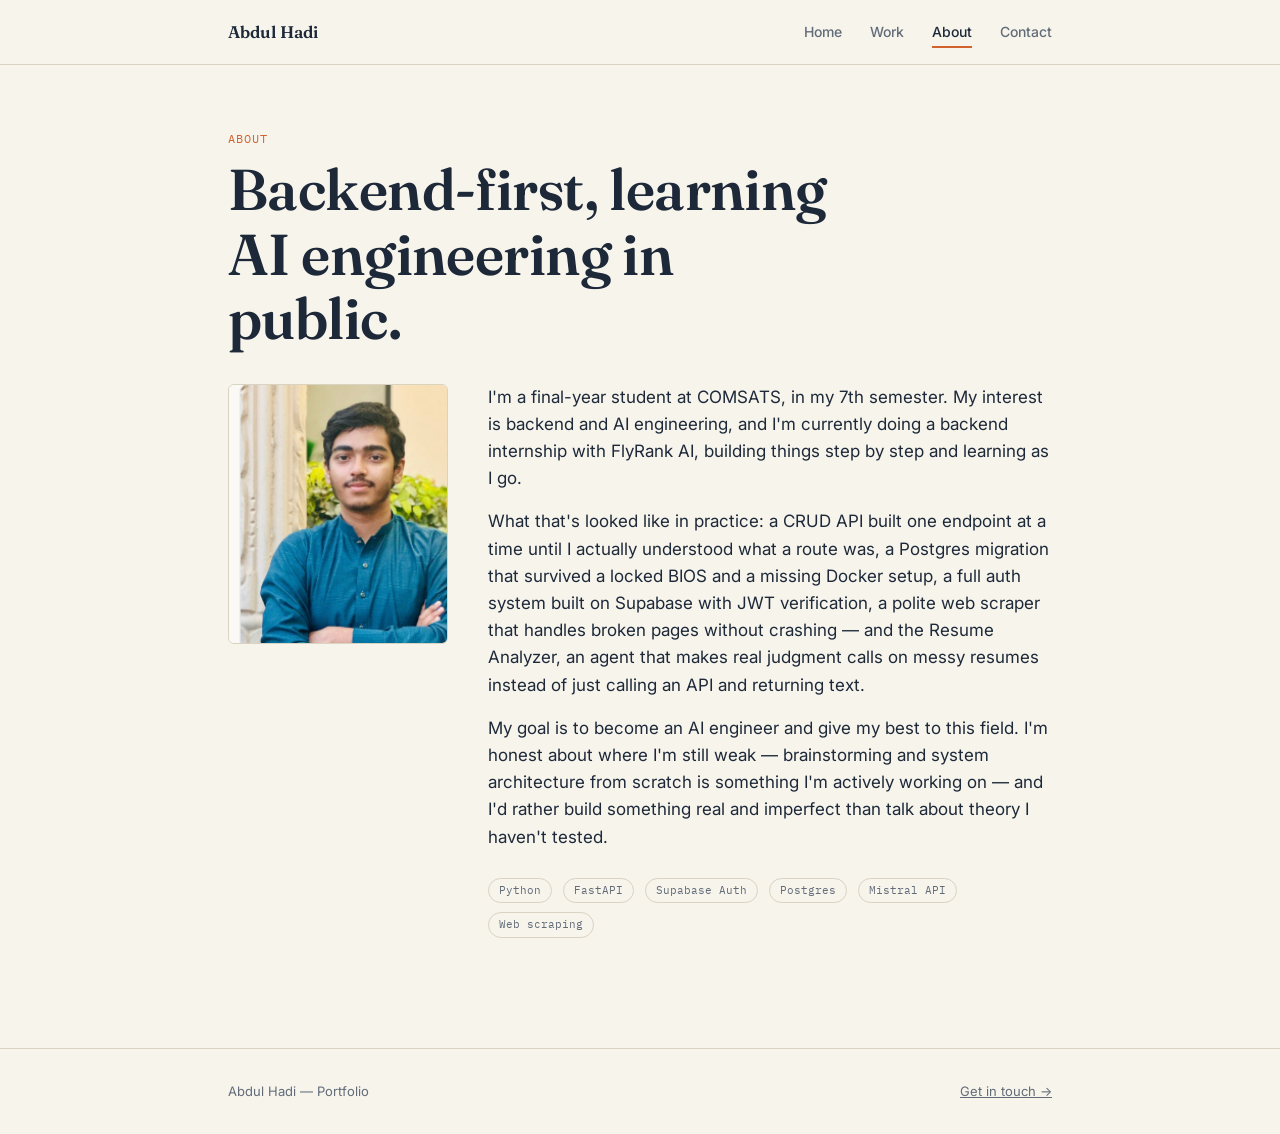
==== about.html @ 4f60b406 "Replace placeholder with real 4-page portfolio" ====
<!DOCTYPE html>
<html lang="en">
<head>
<meta charset="UTF-8">
<meta name="viewport" content="width=device-width, initial-scale=1.0">
<title>About — Abdul Hadi</title>
<link rel="stylesheet" href="style.css">
</head>
<body>

<nav class="site-nav">
  <div class="wrap">
    <a class="brand" href="index.html">Abdul Hadi</a>
    <ul class="navlinks">
      <li><a href="index.html">Home</a></li>
      <li><a href="work.html">Work</a></li>
      <li><a href="about.html" class="active">About</a></li>
      <li><a href="contact.html">Contact</a></li>
    </ul>
  </div>
</nav>

<section>
  <div class="wrap">
    <p class="eyebrow">About</p>
    <h1 style="max-width:600px;">Backend-first, learning AI engineering in public.</h1>

    <div class="about-grid" style="margin-top:32px;">
      <div class="photo-col"><img src="assets/real_photo.png" alt="Photo of Abdul Hadi"></div>
      <div class="text-col">
        <p>I'm a final-year student at COMSATS, in my 7th semester. My interest is backend and AI engineering, and I'm currently doing a backend internship with FlyRank AI, building things step by step and learning as I go.</p>
        <p>What that's looked like in practice: a CRUD API built one endpoint at a time until I actually understood what a route was, a Postgres migration that survived a locked BIOS and a missing Docker setup, a full auth system built on Supabase with JWT verification, a polite web scraper that handles broken pages without crashing — and the Resume Analyzer, an agent that makes real judgment calls on messy resumes instead of just calling an API and returning text.</p>
        <p>My goal is to become an AI engineer and give my best to this field. I'm honest about where I'm still weak — brainstorming and system architecture from scratch is something I'm actively working on — and I'd rather build something real and imperfect than talk about theory I haven't tested.</p>
        <div style="margin-top:24px;">
          <span class="pill">Python</span>
          <span class="pill">FastAPI</span>
          <span class="pill">Supabase Auth</span>
          <span class="pill">Postgres</span>
          <span class="pill">Mistral API</span>
          <span class="pill">Web scraping</span>
        </div>
      </div>
    </div>
  </div>
</section>

<footer>
  <div class="wrap">
    <span>Abdul Hadi — Portfolio</span>
    <span><a href="contact.html">Get in touch →</a></span>
  </div>
</footer>

</body>
</html>
---- style.css ----
@import url('https://fonts.googleapis.com/css2?family=Fraunces:opsz,wght@9..144,400;9..144,500;9..144,600&family=Inter:wght@400;500;600&family=IBM+Plex+Mono:wght@500&display=swap');

:root {
  --bg: #F7F4EC;
  --ink: #1D2939;
  --muted: #626C79;
  --line: #DAD3C2;
  --accent: #D2622F;
  --panel: #FFFFFF;
  --max: 880px;
}

* { box-sizing: border-box; }

html { scroll-behavior: smooth; }

body {
  margin: 0;
  background: var(--bg);
  color: var(--ink);
  font-family: 'Inter', sans-serif;
  font-size: 17px;
  line-height: 1.6;
  -webkit-font-smoothing: antialiased;
}

a { color: inherit; }

.wrap {
  max-width: var(--max);
  margin: 0 auto;
  padding: 0 28px;
}

.eyebrow {
  font-family: 'IBM Plex Mono', monospace;
  font-size: 12px;
  letter-spacing: 0.09em;
  text-transform: uppercase;
  color: var(--accent);
  margin: 0 0 10px;
}

h1, h2, h3 {
  font-family: 'Fraunces', serif;
  font-weight: 600;
  line-height: 1.12;
  margin: 0 0 16px;
}

h1 { font-size: clamp(2.3rem, 5vw, 3.6rem); letter-spacing: -0.01em; }
h2 { font-size: clamp(1.5rem, 3vw, 2rem); }
h3 { font-size: 1.15rem; font-weight: 500; }

p { margin: 0 0 16px; color: var(--ink); }
.muted { color: var(--muted); }

hr.rule {
  border: none;
  border-top: 1px solid var(--line);
  margin: 48px 0;
}

/* Nav */
nav.site-nav {
  border-bottom: 1px solid var(--line);
  background: var(--bg);
  position: sticky;
  top: 0;
  z-index: 50;
}
nav.site-nav .wrap {
  display: flex;
  align-items: center;
  justify-content: space-between;
  height: 64px;
}
.brand {
  font-family: 'Fraunces', serif;
  font-weight: 600;
  font-size: 1.05rem;
  text-decoration: none;
}
.navlinks { display: flex; gap: 28px; list-style: none; margin: 0; padding: 0; align-items: center; }
.navlinks li { display: inline-block; }
.navlinks a {
  text-decoration: none;
  font-size: 14px;
  color: var(--muted);
  font-weight: 500;
  padding: 6px 0;
  border-bottom: 2px solid transparent;
  transition: color .15s, border-color .15s;
}
.navlinks a:hover, .navlinks a.active {
  color: var(--ink);
  border-color: var(--accent);
}

/* Hero */
.hero {
  position: relative;
  padding: 96px 0 80px;
  overflow: hidden;
}
.hero-net {
  position: absolute;
  inset: 0;
  width: 100%;
  height: 100%;
  opacity: 0.55;
  z-index: 0;
}
.hero .wrap { position: relative; z-index: 1; }
.hero .claim {
  max-width: 720px;
}
.hero .claim p.lead {
  font-size: 1.15rem;
  color: var(--muted);
  max-width: 620px;
}

.btn {
  display: inline-block;
  font-family: 'IBM Plex Mono', monospace;
  font-size: 13px;
  letter-spacing: 0.04em;
  text-decoration: none;
  padding: 12px 22px;
  border: 1px solid var(--ink);
  border-radius: 3px;
  color: var(--ink);
  transition: background .15s, color .15s;
}
.btn:hover { background: var(--ink); color: var(--bg); }
.btn.primary {
  background: var(--accent);
  border-color: var(--accent);
  color: white;
}
.btn.primary:hover { background: #b74f22; border-color: #b74f22; }

.cta-row { display: flex; gap: 14px; margin-top: 28px; flex-wrap: wrap; }

/* Sections */
section { padding: 64px 0; }
section.tight { padding: 32px 0; }

/* Case study card */
.case {
  border-top: 1px solid var(--line);
  padding: 48px 0;
}
.case:first-of-type { border-top: none; }
.case .tag {
  display: inline-block;
  font-family: 'IBM Plex Mono', monospace;
  font-size: 11px;
  letter-spacing: 0.06em;
  text-transform: uppercase;
  color: var(--accent);
  border: 1px solid var(--accent);
  border-radius: 3px;
  padding: 3px 8px;
  margin-bottom: 14px;
}

.shot-row {
  display: flex;
  gap: 14px;
  margin: 24px 0 8px;
  flex-wrap: wrap;
}
.shot-row figure { margin: 0; flex: 1 1 0; min-width: 200px; }
.shot-row img {
  width: 100%;
  display: block;
  border: 1px solid var(--line);
  border-radius: 6px;
  background: white;
}
.shot-row figcaption {
  font-family: 'IBM Plex Mono', monospace;
  font-size: 11px;
  color: var(--muted);
  margin-top: 6px;
  text-align: center;
}

.callout {
  background: var(--panel);
  border: 1px solid var(--line);
  border-left: 3px solid var(--accent);
  border-radius: 4px;
  padding: 20px 22px;
  margin: 20px 0;
}
.callout.note {
  border-left-color: var(--muted);
}
.callout h4 {
  font-family: 'IBM Plex Mono', monospace;
  font-size: 12px;
  text-transform: uppercase;
  letter-spacing: .06em;
  margin: 0 0 10px;
  color: var(--ink);
}

/* About */
.about-grid {
  display: flex;
  gap: 40px;
  align-items: flex-start;
  flex-wrap: wrap;
}
.about-grid .photo-col { flex: 0 0 220px; width: 220px; }
.about-grid .text-col { flex: 1 1 380px; min-width: 280px; }
.about-grid img {
  width: 220px;
  height: 260px;
  object-fit: cover;
  border-radius: 6px;
  border: 1px solid var(--line);
  display: block;
}
@media (max-width: 640px) {
  .shot-row { flex-direction: column; }
}

/* Contact */
.contact-block {
  display: flex;
  align-items: center;
  gap: 18px;
  margin: 28px 0;
}
.contact-icon {
  flex: none;
  width: 44px; height: 44px;
}
.contact-links { list-style: none; margin: 0; padding: 0; }
.contact-links li { margin-bottom: 10px; }
.contact-links a { text-decoration: none; border-bottom: 1px solid var(--line); }
.contact-links a:hover { border-color: var(--accent); }

footer {
  border-top: 1px solid var(--line);
  padding: 32px 0;
  margin-top: 40px;
}
footer .wrap {
  display: flex;
  justify-content: space-between;
  font-size: 13px;
  color: var(--muted);
}

.pill {
  display: inline-block;
  font-family: 'IBM Plex Mono', monospace;
  font-size: 11px;
  color: var(--muted);
  border: 1px solid var(--line);
  border-radius: 20px;
  padding: 3px 10px;
  margin: 0 6px 6px 0;
}
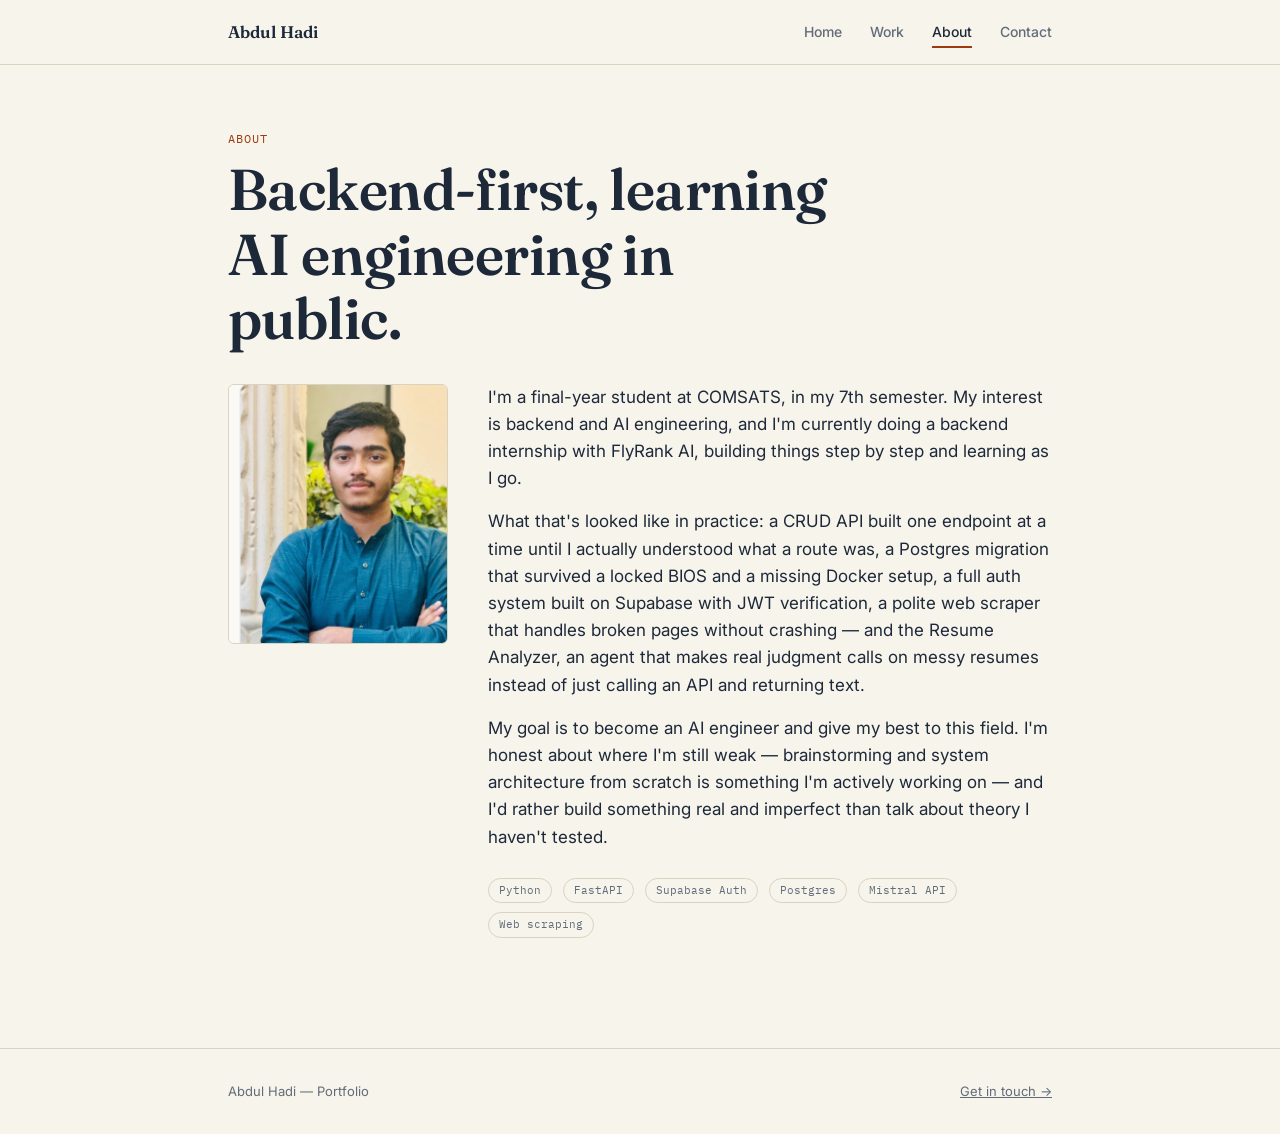
==== commit 95984934: "fix: darken accent color to #9E3B0E for WCAG contrast compliance" ====
--- a/about.html
+++ b/about.html
@@ -1,55 +1,76 @@
 <!DOCTYPE html>
 <html lang="en">
+
 <head>
-<meta charset="UTF-8">
-<meta name="viewport" content="width=device-width, initial-scale=1.0">
-<title>About — Abdul Hadi</title>
-<link rel="stylesheet" href="style.css">
+  <meta charset="UTF-8">
+  <meta name="viewport" content="width=device-width, initial-scale=1.0">
+  <title>About — Abdul Hadi</title>
+  <meta name="description"
+    content="About Abdul Hadi — final-year Computer Science student at COMSATS, backend & AI engineering intern at FlyRank.">
+  <meta property="og:title" content="About — Abdul Hadi">
+  <meta property="og:description"
+    content="Final-year Computer Science student at COMSATS, backend & AI engineering intern at FlyRank.">
+  <meta property="og:type" content="website">
+  <meta property="og:url" content="https://abdulhadi-81.github.io/about.html">
+  <link rel="preconnect" href="https://fonts.googleapis.com">
+  <link rel="preconnect" href="https://fonts.gstatic.com" crossorigin>
+  <link rel="stylesheet"
+    href="https://fonts.googleapis.com/css2?family=Fraunces:opsz,wght@9..144,500;9..144,600&family=Inter:wght@400;500;600&family=IBM+Plex+Mono:wght@500&display=swap">
+  <link rel="stylesheet" href="style.css">
 </head>
+
 <body>
 
-<nav class="site-nav">
-  <div class="wrap">
-    <a class="brand" href="index.html">Abdul Hadi</a>
-    <ul class="navlinks">
-      <li><a href="index.html">Home</a></li>
-      <li><a href="work.html">Work</a></li>
-      <li><a href="about.html" class="active">About</a></li>
-      <li><a href="contact.html">Contact</a></li>
-    </ul>
-  </div>
-</nav>
+  <nav class="site-nav">
+    <div class="wrap">
+      <a class="brand" href="index.html">Abdul Hadi</a>
+      <ul class="navlinks">
+        <li><a href="index.html">Home</a></li>
+        <li><a href="work.html">Work</a></li>
+        <li><a href="about.html" class="active">About</a></li>
+        <li><a href="contact.html">Contact</a></li>
+      </ul>
+    </div>
+  </nav>
 
-<section>
-  <div class="wrap">
-    <p class="eyebrow">About</p>
-    <h1 style="max-width:600px;">Backend-first, learning AI engineering in public.</h1>
+  <section>
+    <div class="wrap">
+      <p class="eyebrow">About</p>
+      <h1 style="max-width:600px;">Backend-first, learning AI engineering in public.</h1>
 
-    <div class="about-grid" style="margin-top:32px;">
-      <div class="photo-col"><img src="assets/real_photo.png" alt="Photo of Abdul Hadi"></div>
-      <div class="text-col">
-        <p>I'm a final-year student at COMSATS, in my 7th semester. My interest is backend and AI engineering, and I'm currently doing a backend internship with FlyRank AI, building things step by step and learning as I go.</p>
-        <p>What that's looked like in practice: a CRUD API built one endpoint at a time until I actually understood what a route was, a Postgres migration that survived a locked BIOS and a missing Docker setup, a full auth system built on Supabase with JWT verification, a polite web scraper that handles broken pages without crashing — and the Resume Analyzer, an agent that makes real judgment calls on messy resumes instead of just calling an API and returning text.</p>
-        <p>My goal is to become an AI engineer and give my best to this field. I'm honest about where I'm still weak — brainstorming and system architecture from scratch is something I'm actively working on — and I'd rather build something real and imperfect than talk about theory I haven't tested.</p>
-        <div style="margin-top:24px;">
-          <span class="pill">Python</span>
-          <span class="pill">FastAPI</span>
-          <span class="pill">Supabase Auth</span>
-          <span class="pill">Postgres</span>
-          <span class="pill">Mistral API</span>
-          <span class="pill">Web scraping</span>
+      <div class="about-grid" style="margin-top:32px;">
+        <div class="photo-col"><img src="assets/real_photo.png" alt="Photo of Abdul Hadi"></div>
+        <div class="text-col">
+          <p>I'm a final-year student at COMSATS, in my 7th semester. My interest is backend and AI engineering, and I'm
+            currently doing a backend internship with FlyRank AI, building things step by step and learning as I go.</p>
+          <p>What that's looked like in practice: a CRUD API built one endpoint at a time until I actually understood
+            what a route was, a Postgres migration that survived a locked BIOS and a missing Docker setup, a full auth
+            system built on Supabase with JWT verification, a polite web scraper that handles broken pages without
+            crashing — and the Resume Analyzer, an agent that makes real judgment calls on messy resumes instead of just
+            calling an API and returning text.</p>
+          <p>My goal is to become an AI engineer and give my best to this field. I'm honest about where I'm still weak —
+            brainstorming and system architecture from scratch is something I'm actively working on — and I'd rather
+            build something real and imperfect than talk about theory I haven't tested.</p>
+          <div style="margin-top:24px;">
+            <span class="pill">Python</span>
+            <span class="pill">FastAPI</span>
+            <span class="pill">Supabase Auth</span>
+            <span class="pill">Postgres</span>
+            <span class="pill">Mistral API</span>
+            <span class="pill">Web scraping</span>
+          </div>
         </div>
       </div>
     </div>
-  </div>
-</section>
+  </section>
 
-<footer>
-  <div class="wrap">
-    <span>Abdul Hadi — Portfolio</span>
-    <span><a href="contact.html">Get in touch →</a></span>
-  </div>
-</footer>
+  <footer>
+    <div class="wrap">
+      <span>Abdul Hadi — Portfolio</span>
+      <span><a href="contact.html">Get in touch →</a></span>
+    </div>
+  </footer>
 
 </body>
-</html>
+
+</html>
--- a/style.css
+++ b/style.css
@@ -1,11 +1,10 @@
-@import url('https://fonts.googleapis.com/css2?family=Fraunces:opsz,wght@9..144,400;9..144,500;9..144,600&family=Inter:wght@400;500;600&family=IBM+Plex+Mono:wght@500&display=swap');
 
 :root {
   --bg: #F7F4EC;
   --ink: #1D2939;
   --muted: #626C79;
   --line: #DAD3C2;
-  --accent: #D2622F;
+  --accent: #9E3B0E;
   --panel: #FFFFFF;
   --max: 880px;
 }
@@ -139,7 +138,7 @@
   border-color: var(--accent);
   color: white;
 }
-.btn.primary:hover { background: #b74f22; border-color: #b74f22; }
+.btn.primary:hover { background: #84300A; border-color: #84300A; }
 
 .cta-row { display: flex; gap: 14px; margin-top: 28px; flex-wrap: wrap; }
 
@@ -267,3 +266,42 @@
   padding: 3px 10px;
   margin: 0 6px 6px 0;
 }
+
+
+.contact-form {
+  display: flex;
+  flex-direction: column;
+  gap: 6px;
+  max-width: 480px;
+  margin-top: 20px;
+}
+.contact-form label {
+  font-family: 'IBM Plex Mono', monospace;
+  font-size: 12px;
+  text-transform: uppercase;
+  letter-spacing: 0.04em;
+  color: var(--muted);
+  margin-top: 12px;
+}
+.contact-form input,
+.contact-form textarea {
+  font-family: 'Inter', sans-serif;
+  font-size: 15px;
+  padding: 10px 12px;
+  border: 1px solid var(--line);
+  border-radius: 4px;
+  background: #FFFFFF;
+  color: var(--ink);
+}
+.contact-form input:focus,
+.contact-form textarea:focus {
+  outline: none;
+  border-color: var(--accent);
+}
+.contact-form button {
+  margin-top: 16px;
+  align-self: flex-start;
+  cursor: pointer;
+  background: var(--accent);
+  border: none;
+}
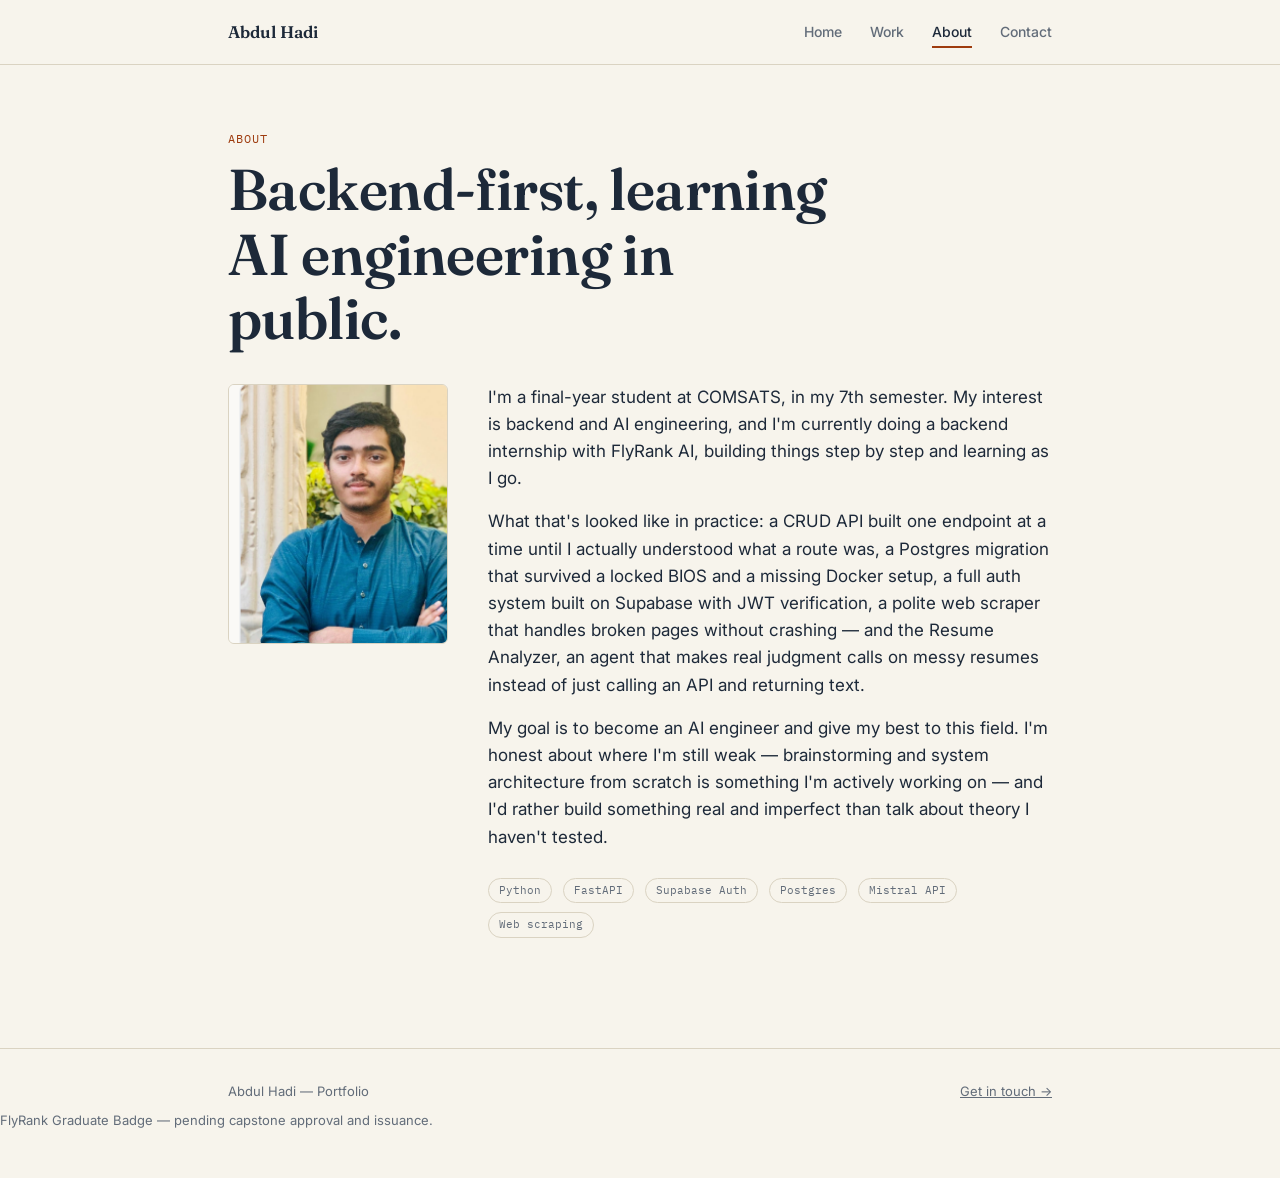
==== commit 08b36eb0: "added a pending (waiting for capstone to be reviewed) badge info inside the footer" ====
--- a/about.html
+++ b/about.html
@@ -3,6 +3,14 @@
 
 <head>
   <meta charset="UTF-8">
+  <!-- Google tag (gtag.js) -->
+  <script async src="https://www.googletagmanager.com/gtag/js?id=G-F2NT7NGS4K"></script>
+  <script>
+    window.dataLayer = window.dataLayer || [];
+    function gtag() { dataLayer.push(arguments); }
+    gtag('js', new Date());
+    gtag('config', 'G-F2NT7NGS4K');
+  </script>
   <meta name="viewport" content="width=device-width, initial-scale=1.0">
   <title>About — Abdul Hadi</title>
   <meta name="description"
@@ -11,7 +19,10 @@
   <meta property="og:description"
     content="Final-year Computer Science student at COMSATS, backend & AI engineering intern at FlyRank.">
   <meta property="og:type" content="website">
-  <meta property="og:url" content="https://abdulhadi-81.github.io/about.html">
+  <meta property="og:url" content="https://haditci.site/about.html">
+  <link rel="icon" type="image/x-icon" href="/favicon.ico">
+  <link rel="icon" type="image/png" sizes="32x32" href="/favicon-32.png">
+  <link rel="apple-touch-icon" href="/apple-touch-icon.png">
   <link rel="preconnect" href="https://fonts.googleapis.com">
   <link rel="preconnect" href="https://fonts.gstatic.com" crossorigin>
   <link rel="stylesheet"
@@ -33,42 +44,53 @@
     </div>
   </nav>
 
-  <section>
-    <div class="wrap">
-      <p class="eyebrow">About</p>
-      <h1 style="max-width:600px;">Backend-first, learning AI engineering in public.</h1>
+  <main>
+    <section>
+      <div class="wrap">
+        <p class="eyebrow">About</p>
+        <h1 style="max-width:600px;">Backend-first, learning AI engineering in public.</h1>
 
-      <div class="about-grid" style="margin-top:32px;">
-        <div class="photo-col"><img src="assets/real_photo.png" alt="Photo of Abdul Hadi"></div>
-        <div class="text-col">
-          <p>I'm a final-year student at COMSATS, in my 7th semester. My interest is backend and AI engineering, and I'm
-            currently doing a backend internship with FlyRank AI, building things step by step and learning as I go.</p>
-          <p>What that's looked like in practice: a CRUD API built one endpoint at a time until I actually understood
-            what a route was, a Postgres migration that survived a locked BIOS and a missing Docker setup, a full auth
-            system built on Supabase with JWT verification, a polite web scraper that handles broken pages without
-            crashing — and the Resume Analyzer, an agent that makes real judgment calls on messy resumes instead of just
-            calling an API and returning text.</p>
-          <p>My goal is to become an AI engineer and give my best to this field. I'm honest about where I'm still weak —
-            brainstorming and system architecture from scratch is something I'm actively working on — and I'd rather
-            build something real and imperfect than talk about theory I haven't tested.</p>
-          <div style="margin-top:24px;">
-            <span class="pill">Python</span>
-            <span class="pill">FastAPI</span>
-            <span class="pill">Supabase Auth</span>
-            <span class="pill">Postgres</span>
-            <span class="pill">Mistral API</span>
-            <span class="pill">Web scraping</span>
+        <div class="about-grid" style="margin-top:32px;">
+          <div class="photo-col"><img src="assets/real_photo.png" alt="Photo of Abdul Hadi"></div>
+          <div class="text-col">
+            <p>I'm a final-year student at COMSATS, in my 7th semester. My interest is backend and AI engineering, and
+              I'm
+              currently doing a backend internship with FlyRank AI, building things step by step and learning as I go.
+            </p>
+            <p>What that's looked like in practice: a CRUD API built one endpoint at a time until I actually understood
+              what a route was, a Postgres migration that survived a locked BIOS and a missing Docker setup, a full auth
+              system built on Supabase with JWT verification, a polite web scraper that handles broken pages without
+              crashing — and the Resume Analyzer, an agent that makes real judgment calls on messy resumes instead of
+              just
+              calling an API and returning text.</p>
+            <p>My goal is to become an AI engineer and give my best to this field. I'm honest about where I'm still weak
+              —
+              brainstorming and system architecture from scratch is something I'm actively working on — and I'd rather
+              build something real and imperfect than talk about theory I haven't tested.</p>
+            <div style="margin-top:24px;">
+              <span class="pill">Python</span>
+              <span class="pill">FastAPI</span>
+              <span class="pill">Supabase Auth</span>
+              <span class="pill">Postgres</span>
+              <span class="pill">Mistral API</span>
+              <span class="pill">Web scraping</span>
+            </div>
           </div>
         </div>
       </div>
-    </div>
-  </section>
+    </section>
+  </main>
 
   <footer>
     <div class="wrap">
       <span>Abdul Hadi — Portfolio</span>
       <span><a href="contact.html">Get in touch →</a></span>
     </div>
+
+    <p class="muted" style="font-size:13px; margin-top:8px;">
+      FlyRank Graduate Badge — pending capstone approval and issuance.
+    </p>
+
   </footer>
 
 </body>
